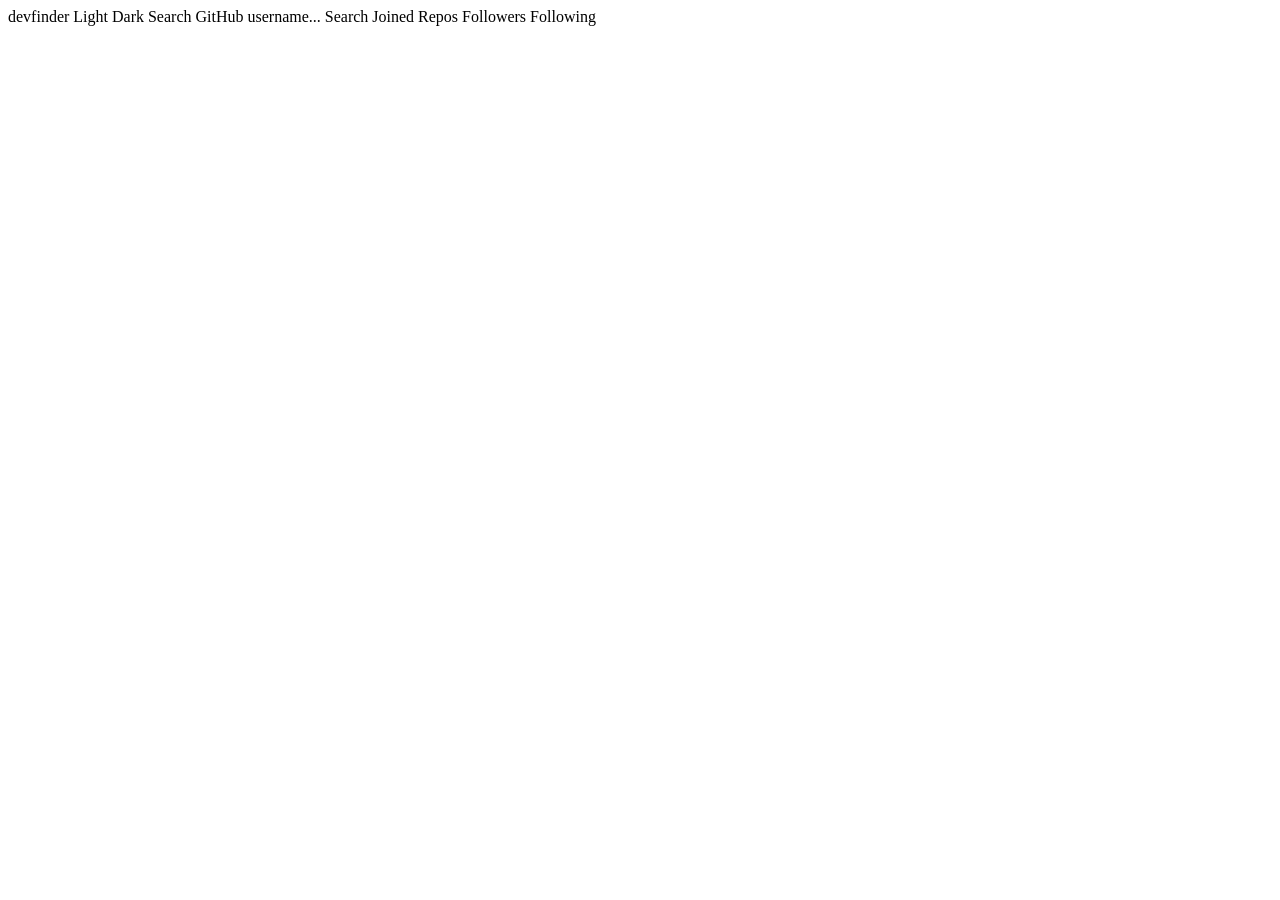
==== starter-code/index.html @ fc9c43a9 "First commit" ====
<!DOCTYPE html>
<html lang="en">
<head>
  <meta charset="UTF-8">
  <meta name="viewport" content="width=device-width, initial-scale=1.0">

  <link rel="icon" type="image/png" sizes="32x32" href="./assets/favicon-32x32.png">
  
  <title>Frontend Mentor | GitHub user search app</title>
</head>
<body>

  devfinder

  Light
  Dark

  Search GitHub username...
  Search

  Joined

  Repos
  Followers
  Following

</body>
</html>
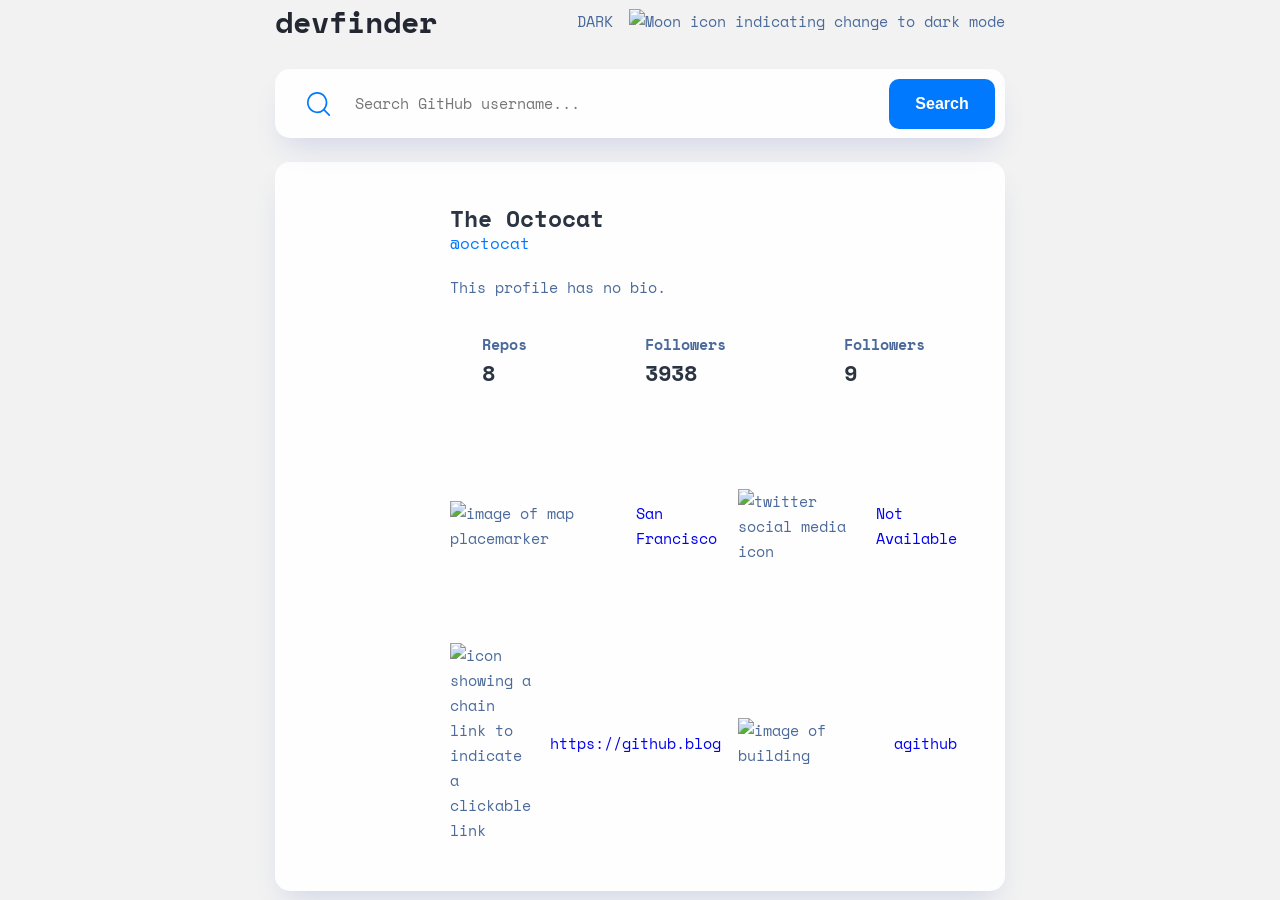
==== commit 4b5dbc5a: "Completed light theme html and css, initial config" ====
--- a/starter-code/index.html
+++ b/starter-code/index.html
@@ -1,28 +1,128 @@
 <!DOCTYPE html>
 <html lang="en">
-<head>
-  <meta charset="UTF-8">
-  <meta name="viewport" content="width=device-width, initial-scale=1.0">
+	<head>
+		<meta charset="UTF-8" />
+		<meta name="viewport" content="width=device-width, initial-scale=1.0" />
 
-  <link rel="icon" type="image/png" sizes="32x32" href="./assets/favicon-32x32.png">
-  
-  <title>Frontend Mentor | GitHub user search app</title>
-</head>
-<body>
+		<link
+			rel="icon"
+			type="image/png"
+			sizes="32x32"
+			href="./assets/favicon-32x32.png"
+		/>
 
-  devfinder
+		<link rel="preconnect" href="https://fonts.googleapis.com" />
+		<link rel="preconnect" href="https://fonts.gstatic.com" crossorigin />
+		<link
+			href="https://fonts.googleapis.com/css2?family=Space+Mono:wght@400;700&display=swap"
+			rel="stylesheet"
+		/>
+		<link rel="stylesheet" href="./css/styles.css" />
 
-  Light
-  Dark
-
-  Search GitHub username...
-  Search
-
-  Joined
-
-  Repos
-  Followers
-  Following
-
-</body>
-</html>+		<title>Frontend Mentor | GitHub user search app</title>
+	</head>
+	<body>
+		<script defer src="./js/script.js"></script>
+		<header class="site-header w-73">
+			<div class="banner">
+				<h1>devfinder</h1>
+				<div class="theme-selector">
+					<span class="theme-label">dark</span>
+					<img
+						class="theme-icon"
+						src="./assets/icon-moon.svg"
+						alt="Moon icon indicating change to dark mode"
+					/>
+				</div>
+			</div>
+			<nav>
+				<img
+					class="search-icon"
+					src="./assets/icon-search.svg"
+					alt="Search icon"
+				/>
+				<input
+					type="text"
+					class="search-bar"
+					name="search-bar"
+					placeholder="Search GitHub username..."
+				/>
+				<span class="search-error-message"></span>
+				<button class="search-btn">Search</button>
+			</nav>
+		</header>
+		<main class="w-73">
+			<div class="content-column">
+				<div class="user-header-info">
+					<img class="user-pfp" src="#" alt="" />
+					<header>
+						<div class="user-info">
+							<h2 class="username">The Octocat</h2>
+							<a class="profile-link" href="#"
+								><h3 class="profile-name">@octocat</h3></a
+							>
+						</div>
+						<span class="user-date-joined">
+							<em class="date-joined"></em>
+						</span>
+					</header>
+				</div>
+				<div class="user-bio">This profile has no bio.</div>
+				<div class="user-activty">
+					<div class="activity-tile">
+						<h4 class="activity-title">Repos</h4>
+						<strong class="activity-metric">8</strong>
+					</div>
+					<div class="activity-tile">
+						<h4 class="activity-title">Followers</h4>
+						<strong class="activity-metric">3938</strong>
+					</div>
+					<div class="activity-tile">
+						<h4 class="activity-title">Followers</h4>
+						<strong class="activity-metric">9</strong>
+					</div>
+				</div>
+				<div class="contact">
+					<div class="contact-tab">
+						<img
+							class="contact-icon"
+							src="./assets/icon-location.svg"
+							alt="image of map placemarker"
+						/>
+						<a class="link--contact link--user-location" href="#"
+							>San Francisco</a
+						>
+					</div>
+					<div class="contact-tab">
+						<img
+							class="contact-icon"
+							src="./assets/icon-twitter.svg"
+							alt="twitter social media icon"
+						/>
+						<a class="link--contact link--user-twitter-profile" href="#"
+							>Not Available</a
+						>
+					</div>
+					<div class="contact-tab">
+						<img
+							class="contact-icon"
+							src="./assets/icon-website.svg"
+							alt="icon showing a chain link to indicate a clickable link"
+						/>
+						<a class="link--contact link--user-website" href="#"
+							>https://github.blog</a
+						>
+					</div>
+					<div class="contact-tab">
+						<img
+							class="contact-icon"
+							src="./assets/icon-company.svg"
+							alt="image of building"
+						/>
+						<a class="link--contact link--user-address" href="#">agithub</a>
+					</div>
+				</div>
+			</div>
+		</main>
+	</body>
+</html>
--- a/starter-code/css/styles.css
+++ b/starter-code/css/styles.css
@@ -0,0 +1,206 @@
+/* Initial CSS Boilerplate */
+* {
+	margin: 0;
+	padding: 0;
+	box-sizing: border-box;
+}
+
+html {
+	/* set rem size to 10px */
+	font-size: 62.5%;
+}
+
+body {
+	color: #4b6a9b;
+	font-family: "Space Mono", monospace;
+	font-size: 1.5rem;
+	font-weight: 400;
+	line-height: 2.5rem;
+	height: 100vh;
+	background-color: #f2f2f2;
+
+	display: flex;
+	gap: 2.4rem;
+	flex-direction: column;
+	justify-content: center;
+	align-items: center;
+}
+
+/* ELEMENT SELECTORS */
+header {
+}
+h1 {
+	color: #222731;
+}
+h2 {
+	color: #2b3442;
+}
+h3 {
+	color: #0079ff;
+	font-weight: 400;
+	font-size: 1.6rem;
+	line-height: 2.4rem;
+}
+nav {
+	position: relative;
+}
+main {
+	background-color: #fefefe;
+	box-shadow: 0px 16px 30px -10px rgba(70, 96, 187, 0.198567);
+	border-radius: 1.5rem;
+
+	display: grid;
+	grid-template-columns: 1fr 4fr;
+
+	padding: 4.4rem 4.8rem 4.8rem 4.8rem;
+}
+em {
+}
+a {
+}
+
+/* CLASS SELECTORS */
+.site-header {
+	display: flex;
+	flex-direction: column;
+	gap: 3.5rem;
+}
+.w-73 {
+	width: 73rem;
+}
+.banner {
+	display: flex;
+	justify-content: space-between;
+	align-items: center;
+}
+.theme-selector {
+	display: flex;
+	gap: 1.6rem;
+	justify-content: center;
+	align-items: center;
+}
+.theme-label {
+	text-transform: uppercase;
+}
+.theme-icon {
+}
+/* consider whether generic icon class could be used */
+.search-icon {
+	position: absolute;
+	width: 2.4rem;
+	height: 2.4rem;
+
+	top: 2.3rem;
+	left: 3.2rem;
+}
+.search-bar {
+	height: 6.9rem;
+	width: 100%;
+	background-color: #fefefe;
+	border: none;
+	box-shadow: 0px 16px 30px -10px rgba(70, 96, 187, 0.198567);
+	border-radius: 1.5rem;
+}
+.search-error-message {
+	position: absolute;
+}
+.search-btn {
+	position: absolute;
+	height: 5rem;
+	width: 10.6rem;
+
+	top: 1rem;
+	right: 1rem;
+
+	background-color: #0079ff;
+	border-radius: 1rem;
+	border: none;
+	color: #fff;
+	font-size: 1.6rem;
+	font-weight: 700;
+	line-height: 2.37rem;
+}
+
+input[type="text"] {
+	padding: 0 8rem;
+	color: #4b6a9b;
+	font-family: "Space Mono", monospace;
+	font-size: 1.5rem;
+	font-weight: 400;
+	line-height: 2.5rem;
+}
+
+input::placeholder {
+}
+
+.search-btn:focus,
+.search-btn:active {
+}
+
+.content-column {
+	grid-column: 2 / -1;
+
+	display: flex;
+	flex-direction: column;
+	gap: 2rem;
+}
+.user-header-info {
+	position: relative;
+}
+.user-pfp {
+	position: absolute;
+	top: 5rem;
+	left: -12.5rem;
+}
+.user-info {
+}
+.username {
+}
+.profile-name {
+}
+.profile-link {
+	text-decoration: none;
+}
+.date-joined {
+}
+.user-bio {
+}
+.user-activty {
+	display: flex;
+	justify-content: space-between;
+	padding: 1.2rem 3.2rem 1.7rem;
+}
+.activity-tile {
+}
+.activity-title {
+}
+.activity-metric {
+	font-weight: 700;
+	font-size: 2.2rem;
+	line-height: 3.25rem;
+	color: #2b3442;
+}
+.contact {
+	display: grid;
+	grid-template-columns: 1fr 1fr;
+	grid-template-rows: 1fr 1fr;
+	gap: 1.7rem;
+}
+.contact-tab {
+	display: flex;
+	align-items: center;
+	gap: 1.9rem;
+}
+.contact-icon {
+}
+.link--contact {
+	text-decoration: none;
+}
+.link--user-location {
+}
+.link--user-twitter-profile {
+}
+.link--user-website {
+}
+.link--user-address {
+}
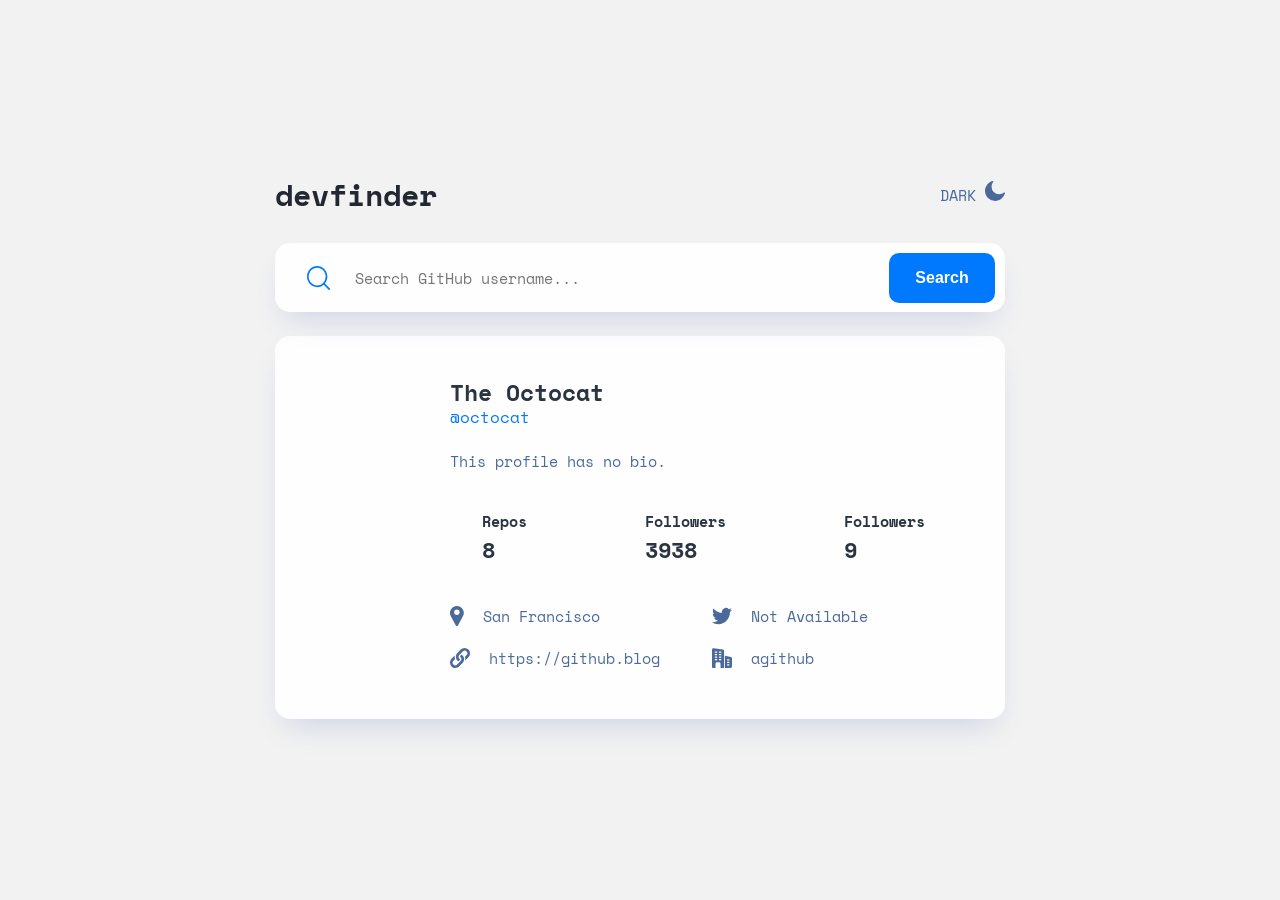
==== commit 853caf51: "Configuration of light and dark modes" ====
--- a/starter-code/index.html
+++ b/starter-code/index.html
@@ -27,12 +27,36 @@
 			<div class="banner">
 				<h1>devfinder</h1>
 				<div class="theme-selector">
-					<span class="theme-label">dark</span>
-					<img
-						class="theme-icon"
-						src="./assets/icon-moon.svg"
-						alt="Moon icon indicating change to dark mode"
-					/>
+					<div class="dark">
+						<span class="theme-label">dark</span>
+						<svg
+							class="theme-icon"
+							width="20"
+							height="20"
+							xmlns="http://www.w3.org/2000/svg"
+						>
+							<path
+								d="M19.513 11.397a.701.701 0 00-.588.128 7.496 7.496 0 01-2.276 1.336 7.101 7.101 0 01-2.583.462 7.505 7.505 0 01-5.32-2.209 7.568 7.568 0 01-2.199-5.342c0-.873.154-1.72.41-2.49a6.904 6.904 0 011.227-2.21.657.657 0 00-.102-.924.701.701 0 00-.589-.128C5.32.61 3.427 1.92 2.072 3.666A10.158 10.158 0 000 9.83c0 2.8 1.125 5.342 2.967 7.19a10.025 10.025 0 007.16 2.98c2.353 0 4.527-.822 6.266-2.183a10.13 10.13 0 003.58-5.624.623.623 0 00-.46-.796z"
+								fill="currentColor"
+								fill-rule="nonzero"
+							/>
+						</svg>
+					</div>
+					<div class="light hidden">
+						<span class="theme-label">light</span>
+						<svg
+							class="theme-icon"
+							width="20"
+							height="20"
+							xmlns="http://www.w3.org/2000/svg"
+						>
+							<g fill="currentColor" fill-rule="nonzero">
+								<path
+									d="M13.545 6.455c-.9-.9-2.17-1.481-3.545-1.481a4.934 4.934 0 00-3.545 1.481c-.9.9-1.481 2.17-1.481 3.545 0 1.376.582 2.646 1.481 3.545.9.9 2.17 1.481 3.545 1.481a4.934 4.934 0 003.545-1.481c.9-.9 1.481-2.17 1.481-3.545a4.934 4.934 0 00-1.481-3.545zM10 3.413a.7.7 0 00.688-.688V.688A.7.7 0 0010 0a.7.7 0 00-.688.688v2.037a.7.7 0 00.688.688zM15.635 5.344l1.455-1.455a.67.67 0 000-.952.67.67 0 00-.952 0l-1.455 1.455a.67.67 0 000 .952c.238.264.66.264.952 0zM19.312 9.312h-2.037a.7.7 0 00-.688.688.7.7 0 00.688.688h2.037A.7.7 0 0020 10a.7.7 0 00-.688-.688zM15.608 14.656a.67.67 0 00-.952 0 .67.67 0 000 .952l1.455 1.455a.67.67 0 00.952 0 .67.67 0 000-.952l-1.455-1.455zM10 16.587a.7.7 0 00-.688.688v2.037A.7.7 0 0010 20a.7.7 0 00.688-.688v-2.037a.7.7 0 00-.688-.688zM4.365 14.656L2.91 16.111a.67.67 0 000 .952.67.67 0 00.952 0l1.455-1.455a.67.67 0 000-.952c-.238-.264-.66-.264-.952 0zM3.413 10a.7.7 0 00-.688-.688H.688A.7.7 0 000 10a.7.7 0 00.688.688h2.037A.7.7 0 003.413 10zM4.365 5.344a.67.67 0 00.952 0 .67.67 0 000-.952L3.862 2.937a.67.67 0 00-.952 0 .67.67 0 000 .952l1.455 1.455z"
+								/>
+							</g>
+						</svg>
+					</div>
 				</div>
 			</div>
 			<nav>
@@ -84,41 +108,70 @@
 				</div>
 				<div class="contact">
 					<div class="contact-tab">
-						<img
+						<svg
 							class="contact-icon"
-							src="./assets/icon-location.svg"
-							alt="image of map placemarker"
-						/>
+							height="20"
+							width="14"
+							xmlns="http://www.w3.org/2000/svg"
+						>
+							<path
+								d="M12.797 3.425C11.584 1.33 9.427.05 7.03.002a7.483 7.483 0 00-.308 0C4.325.05 2.17 1.33.955 3.425a6.963 6.963 0 00-.09 6.88l4.959 9.077.007.012c.218.38.609.606 1.045.606.437 0 .828-.226 1.046-.606l.007-.012 4.96-9.077a6.963 6.963 0 00-.092-6.88zm-5.92 5.638c-1.552 0-2.813-1.262-2.813-2.813s1.261-2.812 2.812-2.812S9.69 4.699 9.69 6.25 8.427 9.063 6.876 9.063z"
+								fill="currentColor"
+							/>
+						</svg>
 						<a class="link--contact link--user-location" href="#"
 							>San Francisco</a
 						>
 					</div>
 					<div class="contact-tab">
-						<img
+						<svg
 							class="contact-icon"
-							src="./assets/icon-twitter.svg"
-							alt="twitter social media icon"
-						/>
+							height="18"
+							width="20"
+							xmlns="http://www.w3.org/2000/svg"
+						>
+							<path
+								d="M20 2.799a8.549 8.549 0 01-2.363.647 4.077 4.077 0 001.804-2.266 8.194 8.194 0 01-2.6.993A4.099 4.099 0 009.75 4.977c0 .324.027.637.095.934-3.409-.166-6.425-1.8-8.452-4.288a4.128 4.128 0 00-.56 2.072c0 1.42.73 2.679 1.82 3.408A4.05 4.05 0 01.8 6.598v.045a4.119 4.119 0 003.285 4.028 4.092 4.092 0 01-1.075.135c-.263 0-.528-.015-.776-.07.531 1.624 2.038 2.818 3.831 2.857A8.239 8.239 0 01.981 15.34 7.68 7.68 0 010 15.285a11.543 11.543 0 006.29 1.84c7.545 0 11.67-6.25 11.67-11.667 0-.182-.006-.357-.015-.53A8.18 8.18 0 0020 2.798z"
+								fill="currentColor"
+							/>
+						</svg>
 						<a class="link--contact link--user-twitter-profile" href="#"
 							>Not Available</a
 						>
 					</div>
 					<div class="contact-tab">
-						<img
+						<svg
 							class="contact-icon"
-							src="./assets/icon-website.svg"
-							alt="icon showing a chain link to indicate a clickable link"
-						/>
+							height="20"
+							width="20"
+							xmlns="http://www.w3.org/2000/svg"
+						>
+							<g fill="currentColor">
+								<path
+									d="M7.404 5.012c-2.355 2.437-1.841 6.482.857 8.273.089.06.207.048.283-.027.568-.555 1.049-1.093 1.47-1.776a.213.213 0 00-.084-.3A2.743 2.743 0 018.878 10.1a2.64 2.64 0 01-.223-1.803c.168-.815 1.043-1.573 1.711-2.274l-.004-.002 2.504-2.555a2.568 2.568 0 013.648-.019 2.6 2.6 0 01.037 3.666l-1.517 1.56a.266.266 0 00-.06.273c.35 1.012.435 2.44.201 3.519-.006.03.031.05.053.028l3.228-3.295c2.062-2.105 2.044-5.531-.04-7.615a5.416 5.416 0 00-7.691.04L7.417 4.998l-.013.014z"
+								/>
+								<path
+									d="M13.439 13.75a.401.401 0 00.006-.003c.659-1.204.788-2.586.48-3.933l-.002.002-.001-.001a5.434 5.434 0 00-2.19-3.124.3.3 0 00-.333.015c-.553.448-1.095 1.021-1.452 1.754a.243.243 0 00.096.317c.415.24.79.593 1.04 1.061h.001c.196.33.388.958.263 1.632-.116.894-1.019 1.714-1.736 2.453-.546.559-1.935 1.974-2.49 2.542a2.6 2.6 0 01-3.666.037 2.6 2.6 0 01-.038-3.666l1.521-1.564A.266.266 0 005 11.004c-.338-1.036-.43-2.432-.217-3.51.006-.03-.031-.049-.053-.027l-3.179 3.245c-2.083 2.126-2.066 5.588.04 7.693 2.125 2.083 5.57 2.048 7.653-.078.723-.81 3.821-3.678 4.195-4.577z"
+								/>
+							</g>
+						</svg>
 						<a class="link--contact link--user-website" href="#"
 							>https://github.blog</a
 						>
 					</div>
 					<div class="contact-tab">
-						<img
+						<svg
 							class="contact-icon"
-							src="./assets/icon-company.svg"
-							alt="image of building"
-						/>
+							height="20"
+							width="20"
+							xmlns="http://www.w3.org/2000/svg"
+						>
+							<g fill="currentColor">
+								<path
+									d="M10.858 1.558L1.7.167A1.477 1.477 0 00.517.492 1.49 1.49 0 000 1.608v17.559c0 .458.375.833.833.833h2.709v-4.375c0-.808.65-1.458 1.458-1.458h2.083c.809 0 1.459.65 1.459 1.458V20h3.541V3a1.46 1.46 0 00-1.225-1.442zM4.583 12.292h-1.25a.625.625 0 010-1.25h1.25a.625.625 0 010 1.25zm0-2.5h-1.25a.625.625 0 010-1.25h1.25a.625.625 0 010 1.25zm0-2.5h-1.25a.625.625 0 010-1.25h1.25a.625.625 0 010 1.25zm0-2.5h-1.25a.625.625 0 010-1.25h1.25a.625.625 0 010 1.25zm4.167 7.5H7.5a.625.625 0 010-1.25h1.25a.625.625 0 010 1.25zm0-2.5H7.5a.625.625 0 010-1.25h1.25a.625.625 0 010 1.25zm0-2.5H7.5a.625.625 0 010-1.25h1.25a.625.625 0 010 1.25zm0-2.5H7.5a.625.625 0 010-1.25h1.25a.625.625 0 010 1.25zM18.85 9.035l-5.933-1.242V20h5.625A1.46 1.46 0 0020 18.542V10.46c0-.688-.47-1.274-1.15-1.425zM16.875 17.5h-1.25a.625.625 0 010-1.25h1.25a.625.625 0 010 1.25zm0-2.5h-1.25a.625.625 0 010-1.25h1.25a.625.625 0 010 1.25zm0-2.5h-1.25a.625.625 0 010-1.25h1.25a.625.625 0 010 1.25z"
+								/>
+							</g>
+						</svg>
 						<a class="link--contact link--user-address" href="#">agithub</a>
 					</div>
 				</div>
--- a/starter-code/css/styles.css
+++ b/starter-code/css/styles.css
@@ -1,3 +1,14 @@
+:root {
+	--bg-color: #f2f2f2;
+	--txt-default-color: #4b6a9b;
+	--heading-1-color: #222731;
+	--heading-2-color: #2b3442;
+	--heading-3-color: #0079ff;
+	--txt-theme-color: #4b6a9b;
+	--main-bg-color: #fefefe;
+	--user-activity-bg-color: #fefefe;
+}
+
 /* Initial CSS Boilerplate */
 * {
 	margin: 0;
@@ -11,13 +22,13 @@
 }
 
 body {
-	color: #4b6a9b;
+	color: var(--txt-default-color);
 	font-family: "Space Mono", monospace;
 	font-size: 1.5rem;
 	font-weight: 400;
 	line-height: 2.5rem;
 	height: 100vh;
-	background-color: #f2f2f2;
+	background-color: var(--bg-color);
 
 	display: flex;
 	gap: 2.4rem;
@@ -30,13 +41,13 @@
 header {
 }
 h1 {
-	color: #222731;
+	color: var(--heading-1-color);
 }
 h2 {
-	color: #2b3442;
+	color: var(--heading-2-color);
 }
 h3 {
-	color: #0079ff;
+	color: var(--heading-3-color);
 	font-weight: 400;
 	font-size: 1.6rem;
 	line-height: 2.4rem;
@@ -45,7 +56,7 @@
 	position: relative;
 }
 main {
-	background-color: #fefefe;
+	background-color: var(--main-bg-color);
 	box-shadow: 0px 16px 30px -10px rgba(70, 96, 187, 0.198567);
 	border-radius: 1.5rem;
 
@@ -78,11 +89,15 @@
 	gap: 1.6rem;
 	justify-content: center;
 	align-items: center;
+
+	cursor: pointer;
 }
 .theme-label {
+	color: var(--txt-theme-color);
 	text-transform: uppercase;
 }
 .theme-icon {
+	color: var(--txt-theme-color);
 }
 /* consider whether generic icon class could be used */
 .search-icon {
@@ -96,7 +111,7 @@
 .search-bar {
 	height: 6.9rem;
 	width: 100%;
-	background-color: #fefefe;
+	background-color: var(--main-bg-color);
 	border: none;
 	box-shadow: 0px 16px 30px -10px rgba(70, 96, 187, 0.198567);
 	border-radius: 1.5rem;
@@ -119,6 +134,8 @@
 	font-size: 1.6rem;
 	font-weight: 700;
 	line-height: 2.37rem;
+
+	cursor: pointer;
 }
 
 input[type="text"] {
@@ -130,6 +147,10 @@
 	line-height: 2.5rem;
 }
 
+input[type="text"]:focus {
+	outline: none;
+}
+
 input::placeholder {
 }
 
@@ -168,17 +189,21 @@
 .user-activty {
 	display: flex;
 	justify-content: space-between;
-	padding: 1.2rem 3.2rem 1.7rem;
+	padding: 1.5rem 3.2rem 1.7rem 3.2rem;
+
+	background-color: var(--user-activity-bg-color);
+	border-radius: 1rem;
 }
 .activity-tile {
 }
 .activity-title {
+	color: var(--heading-2-color);
 }
 .activity-metric {
 	font-weight: 700;
 	font-size: 2.2rem;
 	line-height: 3.25rem;
-	color: #2b3442;
+	color: var(--heading-2-color);
 }
 .contact {
 	display: grid;
@@ -192,8 +217,10 @@
 	gap: 1.9rem;
 }
 .contact-icon {
+	color: var(--txt-theme-color);
 }
 .link--contact {
+	color: var(--txt-theme-color);
 	text-decoration: none;
 }
 .link--user-location {
@@ -204,3 +231,7 @@
 }
 .link--user-address {
 }
+
+.hidden {
+	display: none;
+}
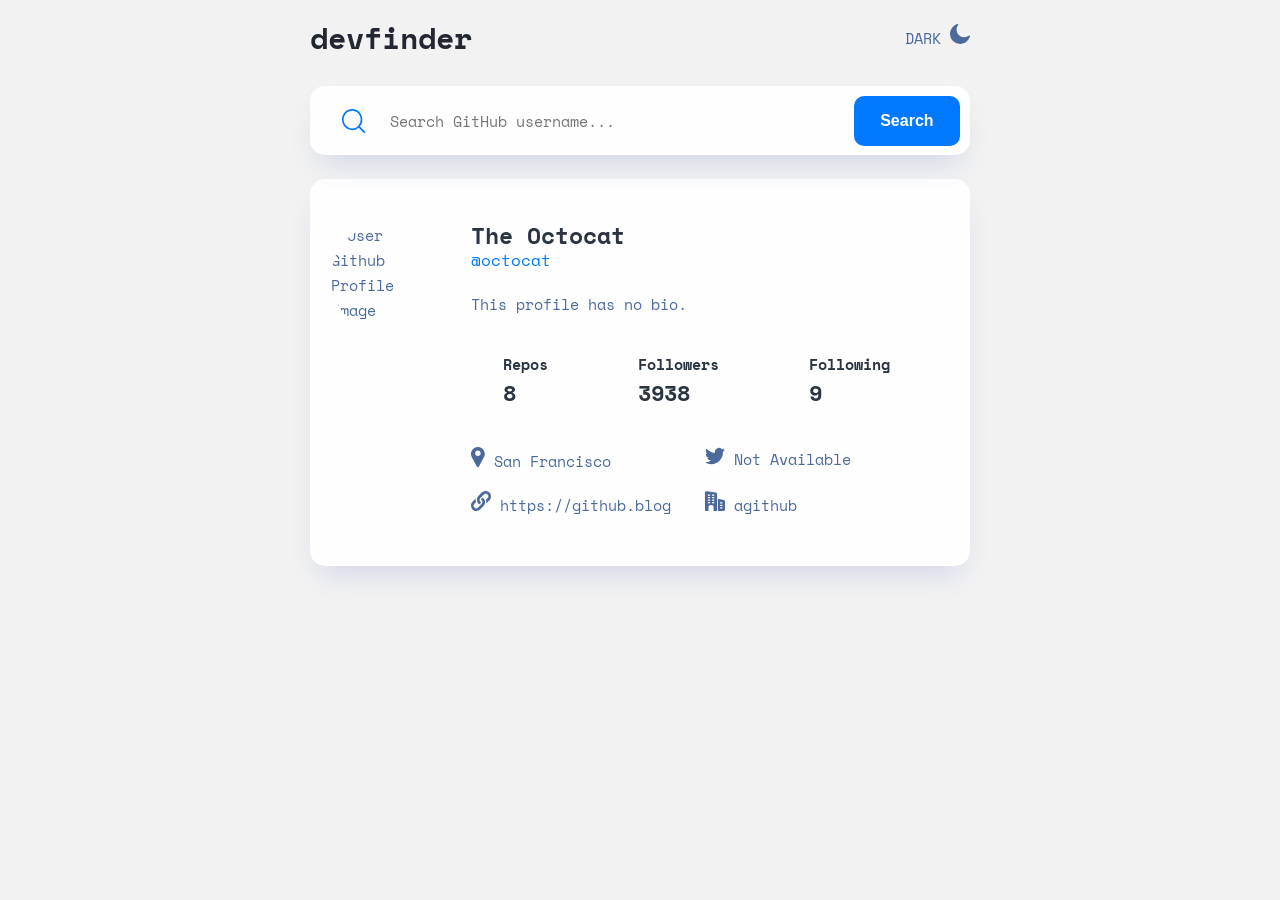
==== commit 4f7fc4e8: "Modifications related to responsive layout" ====
--- a/starter-code/index.html
+++ b/starter-code/index.html
@@ -23,6 +23,9 @@
 	</head>
 	<body>
 		<script defer src="./js/script.js"></script>
+		<div>
+
+
 		<header class="site-header w-73">
 			<div class="banner">
 				<h1>devfinder</h1>
@@ -71,14 +74,18 @@
 					name="search-bar"
 					placeholder="Search GitHub username..."
 				/>
-				<span class="search-error-message"></span>
+				<span class="search-error-message hidden">No results</span>
 				<button class="search-btn">Search</button>
 			</nav>
 		</header>
 		<main class="w-73">
 			<div class="content-column">
 				<div class="user-header-info">
-					<img class="user-pfp" src="#" alt="" />
+					<img
+						class="user-pfp"
+						src="https://avatars.githubusercontent.com/u/583231?v=4"
+						alt="User Github Profile Image"
+					/>
 					<header>
 						<div class="user-info">
 							<h2 class="username">The Octocat</h2>
@@ -95,15 +102,15 @@
 				<div class="user-activty">
 					<div class="activity-tile">
 						<h4 class="activity-title">Repos</h4>
-						<strong class="activity-metric">8</strong>
+						<strong class="repos activity-metric">8</strong>
 					</div>
 					<div class="activity-tile">
 						<h4 class="activity-title">Followers</h4>
-						<strong class="activity-metric">3938</strong>
+						<strong class="followers activity-metric">3938</strong>
 					</div>
 					<div class="activity-tile">
-						<h4 class="activity-title">Followers</h4>
-						<strong class="activity-metric">9</strong>
+						<h4 class="activity-title">Following</h4>
+						<strong class="following activity-metric">9</strong>
 					</div>
 				</div>
 				<div class="contact">
@@ -119,8 +126,8 @@
 								fill="currentColor"
 							/>
 						</svg>
-						<a class="link--contact link--user-location" href="#"
-							>San Francisco</a
+						<span class="link--contact link--user-location" href="#"
+							>San Francisco</
 						>
 					</div>
 					<div class="contact-tab">
@@ -172,10 +179,11 @@
 								/>
 							</g>
 						</svg>
-						<a class="link--contact link--user-address" href="#">agithub</a>
+						<span class="link--contact link--user-address" href="#">agithub</sp>
 					</div>
 				</div>
 			</div>
 		</main>
+	</div>
 	</body>
 </html>
--- a/starter-code/css/styles.css
+++ b/starter-code/css/styles.css
@@ -27,7 +27,6 @@
 	font-size: 1.5rem;
 	font-weight: 400;
 	line-height: 2.5rem;
-	height: 100vh;
 	background-color: var(--bg-color);
 
 	display: flex;
@@ -35,10 +34,13 @@
 	flex-direction: column;
 	justify-content: center;
 	align-items: center;
+
+	padding: 2.4rem;
 }
 
 /* ELEMENT SELECTORS */
 header {
+	display: flex;
 }
 h1 {
 	color: var(--heading-1-color);
@@ -65,19 +67,16 @@
 
 	padding: 4.4rem 4.8rem 4.8rem 4.8rem;
 }
-em {
-}
-a {
-}
 
 /* CLASS SELECTORS */
 .site-header {
 	display: flex;
 	flex-direction: column;
 	gap: 3.5rem;
+	margin-bottom: 2.4rem;
 }
 .w-73 {
-	width: 73rem;
+	max-width: 73rem;
 }
 .banner {
 	display: flex;
@@ -99,6 +98,17 @@
 .theme-icon {
 	color: var(--txt-theme-color);
 }
+
+.light:hover > *,
+.light:active > * {
+	color: var(--txt-default-color);
+}
+
+.dark:hover > *,
+.dark:active > * {
+	color: #000;
+}
+
 /* consider whether generic icon class could be used */
 .search-icon {
 	position: absolute;
@@ -115,9 +125,16 @@
 	border: none;
 	box-shadow: 0px 16px 30px -10px rgba(70, 96, 187, 0.198567);
 	border-radius: 1.5rem;
+	cursor: pointer;
 }
 .search-error-message {
 	position: absolute;
+	display: block;
+	color: #f74656;
+	font-size: 1.5rem;
+	font-weight: 700;
+	top: 2.5rem;
+	right: 15rem;
 }
 .search-btn {
 	position: absolute;
@@ -136,6 +153,12 @@
 	line-height: 2.37rem;
 
 	cursor: pointer;
+	transition: background-color 0.2s;
+}
+
+.search-btn:hover,
+.search-btn:active {
+	background-color: #60abff;
 }
 
 input[type="text"] {
@@ -151,13 +174,6 @@
 	outline: none;
 }
 
-input::placeholder {
-}
-
-.search-btn:focus,
-.search-btn:active {
-}
-
 .content-column {
 	grid-column: 2 / -1;
 
@@ -165,34 +181,38 @@
 	flex-direction: column;
 	gap: 2rem;
 }
+.user-info {
+	margin-right: auto;
+}
 .user-header-info {
 	position: relative;
 }
 .user-pfp {
 	position: absolute;
-	top: 5rem;
-	left: -12.5rem;
-}
-.user-info {
-}
-.username {
-}
-.profile-name {
+	top: 0rem;
+	left: -14rem;
+
+	width: 11rem;
+	height: 11rem;
+	border-radius: 50%;
 }
 .profile-link {
 	text-decoration: none;
 }
-.date-joined {
-}
-.user-bio {
-}
 .user-activty {
 	display: flex;
+	gap: 9rem;
 	justify-content: space-between;
 	padding: 1.5rem 3.2rem 1.7rem 3.2rem;
 
 	background-color: var(--user-activity-bg-color);
 	border-radius: 1rem;
+}
+.user-bio {
+	color: var(--txt-theme-color);
+}
+.user-date-joined {
+	color: var(--txt-theme-color);
 }
 .activity-tile {
 }
@@ -207,13 +227,13 @@
 }
 .contact {
 	display: grid;
-	grid-template-columns: 1fr 1fr;
-	grid-template-rows: 1fr 1fr;
+	grid-template-columns: repeat(auto-fit, minmax(20rem, 1fr));
 	gap: 1.7rem;
 }
 .contact-tab {
-	display: flex;
-	align-items: center;
+	/* display: flex;
+	align-items: center; */
+	display: block;
 	gap: 1.9rem;
 }
 .contact-icon {
@@ -223,15 +243,46 @@
 	color: var(--txt-theme-color);
 	text-decoration: none;
 }
-.link--user-location {
-}
-.link--user-twitter-profile {
-}
-.link--user-website {
-}
-.link--user-address {
+
+a.link--contact:link,
+a.link--contact:visited {
+	color: var(--txt-theme-color);
+	text-decoration: none;
+}
+
+a.link--contact:hover,
+a.link--contact:active {
+	text-decoration: underline;
 }
 
 .hidden {
 	display: none;
 }
+
+@media screen and (max-width: 51em) {
+	.content-column {
+		grid-column: 1/-1;
+	}
+
+	header {
+		display: unset;
+	}
+
+	.contact {
+		grid-template-columns: 1fr;
+	}
+
+	.contact-tab {
+	}
+
+	.user-header-info {
+		display: flex;
+		gap: 2rem;
+	}
+
+	.user-pfp {
+		position: relative;
+		top: 0rem;
+		left: 0rem;
+	}
+}
